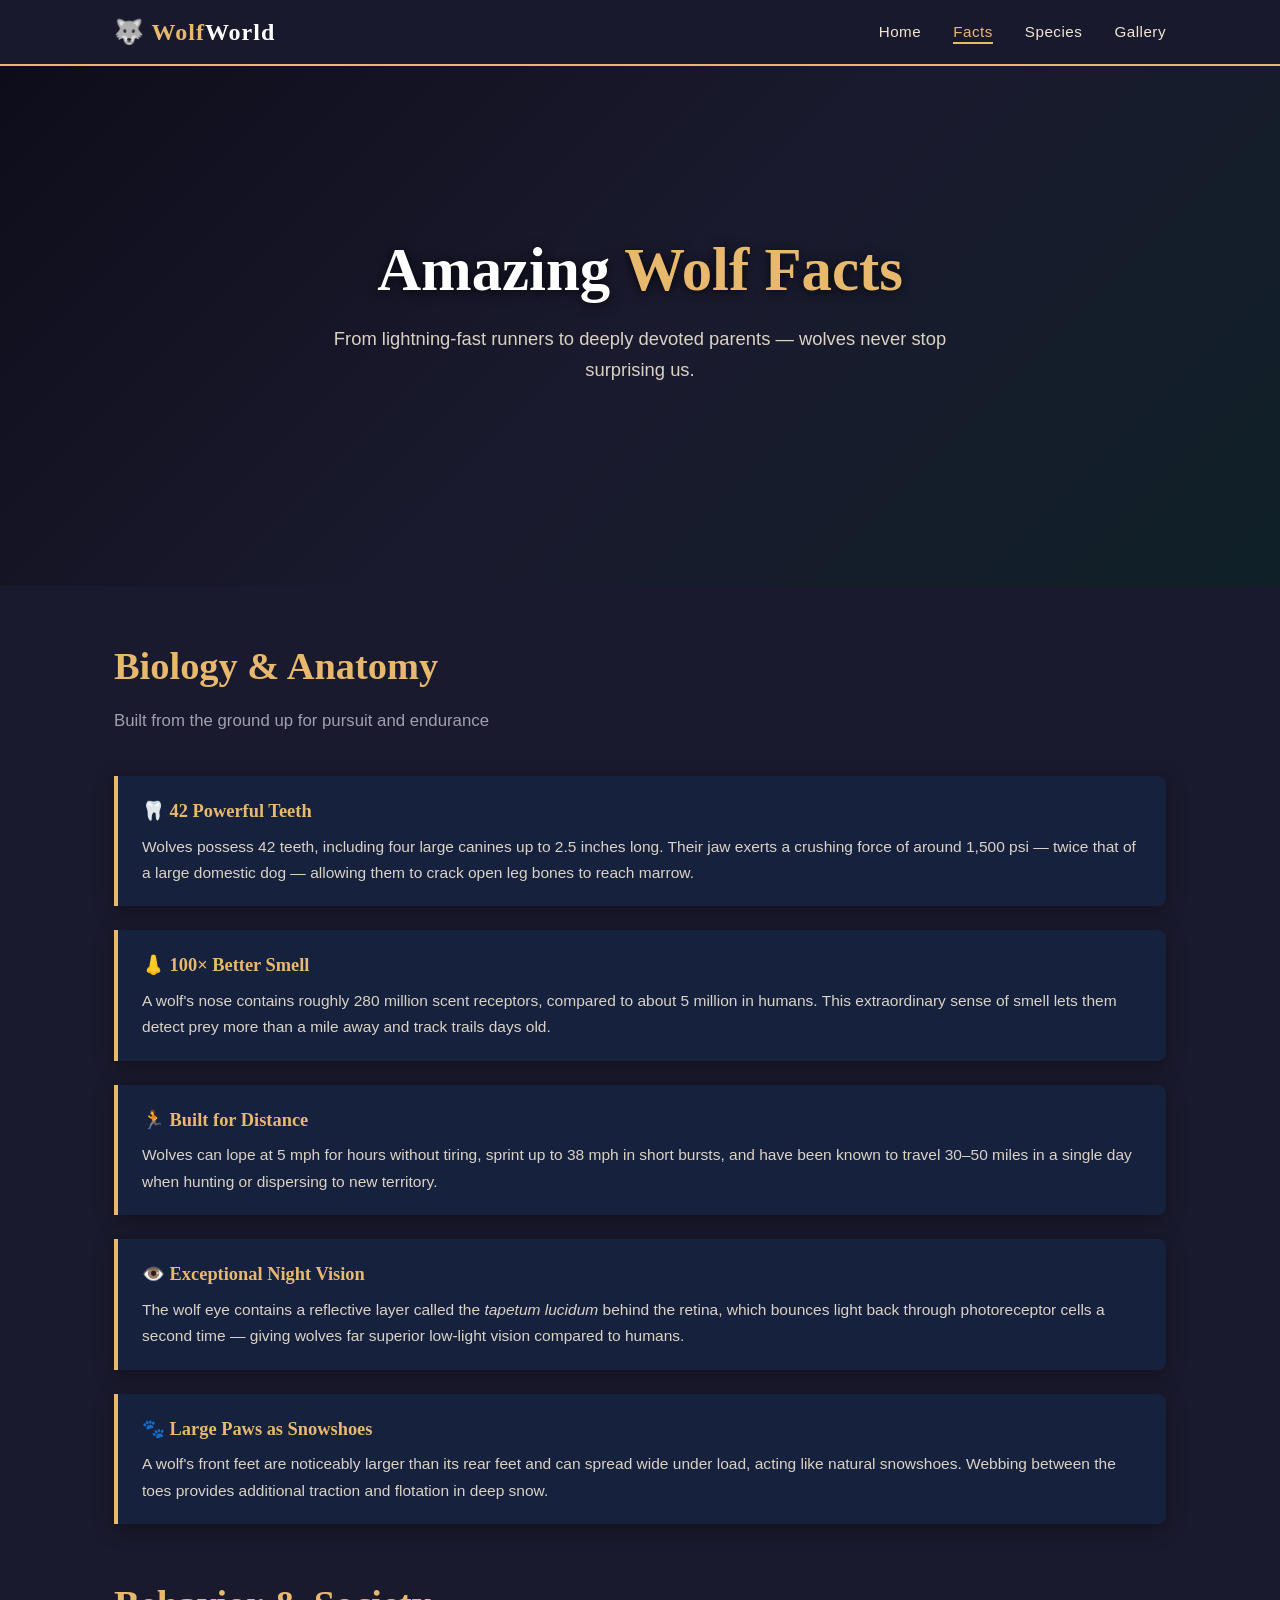
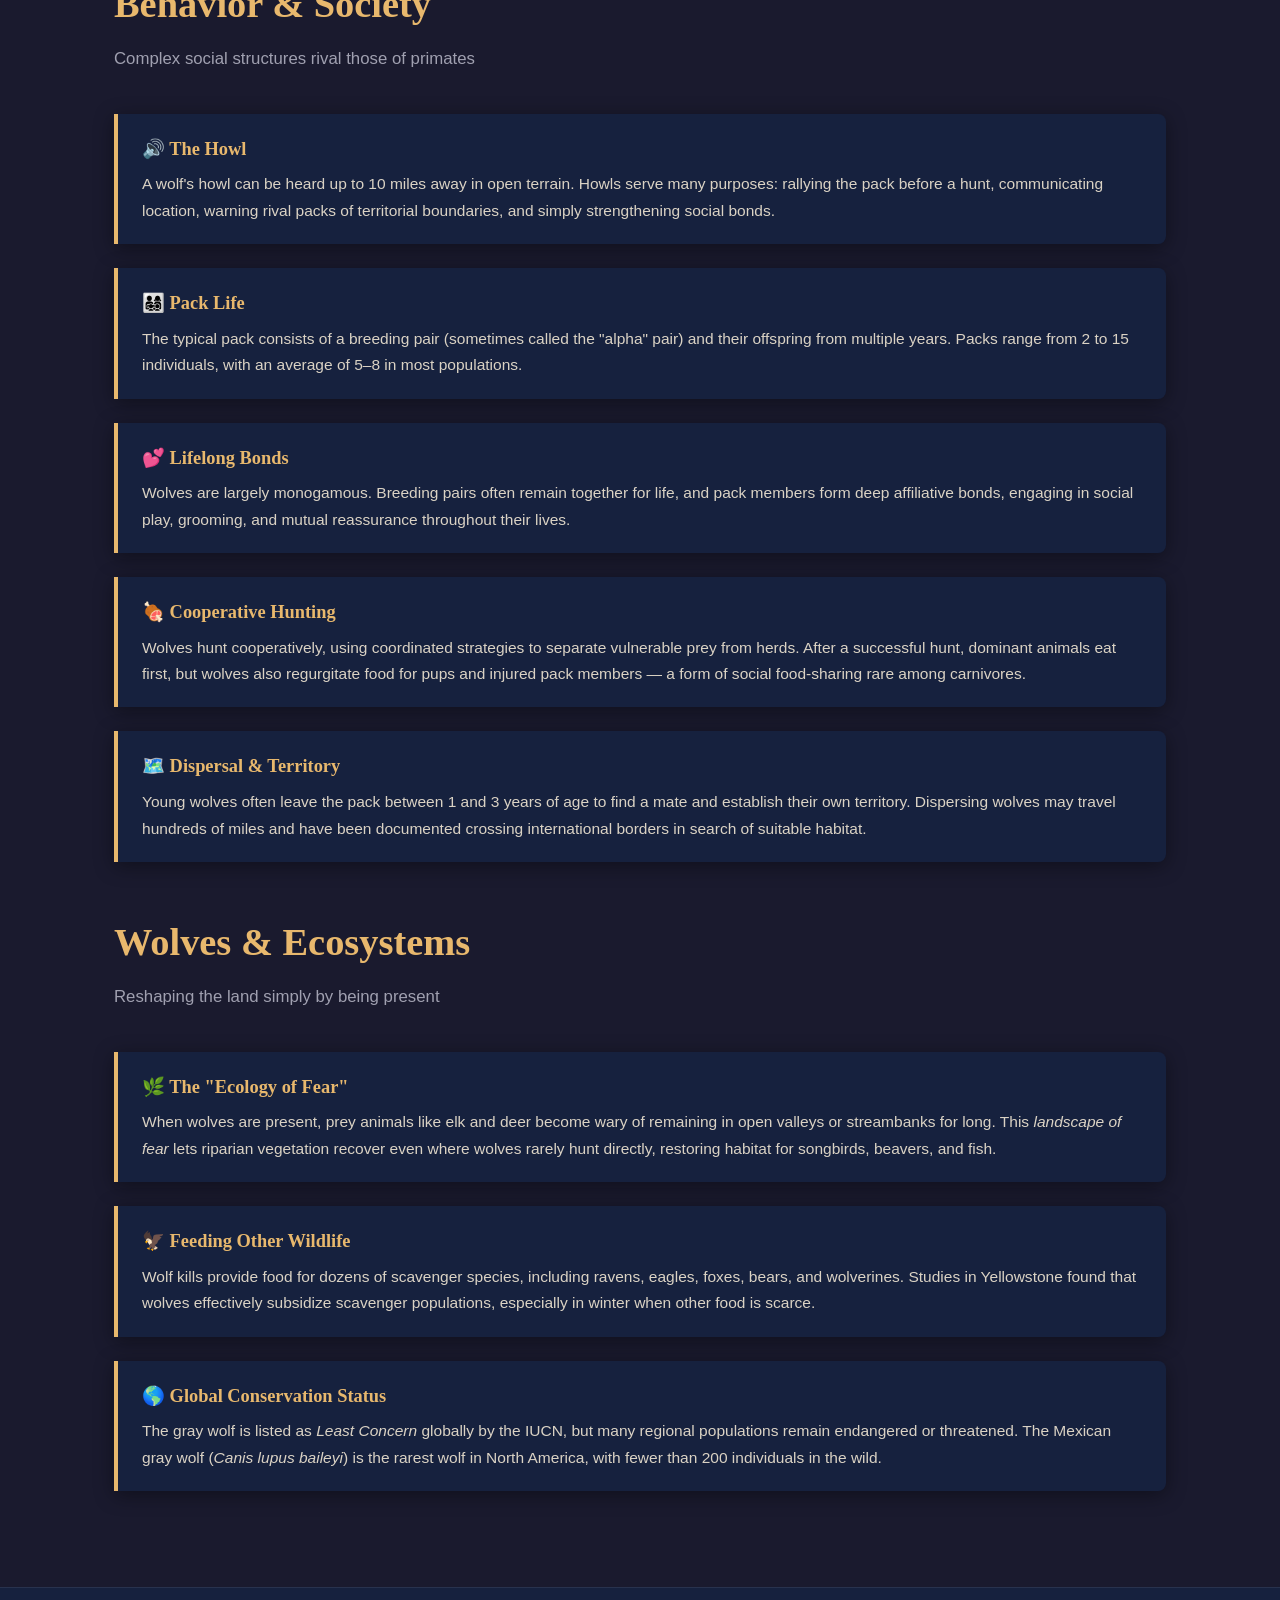
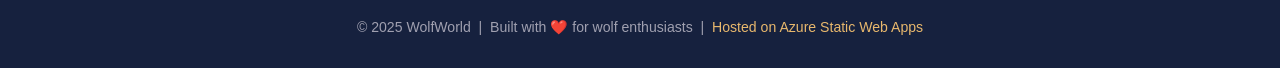
==== facts.html @ 888320d6 "Build wolf website with 4 pages, styles, and Azure Static Web App config Agent-Logs-Url: https://git" ====
<!DOCTYPE html>
<html lang="en">
<head>
  <meta charset="UTF-8" />
  <meta name="viewport" content="width=device-width, initial-scale=1.0" />
  <title>Wolf World — Facts</title>
  <link rel="stylesheet" href="styles.css" />
</head>
<body>

  <nav>
    <div class="nav-inner">
      <a href="index.html" class="nav-logo">🐺 Wolf<span>World</span></a>
      <ul class="nav-links">
        <li><a href="index.html">Home</a></li>
        <li><a href="facts.html" class="active">Facts</a></li>
        <li><a href="species.html">Species</a></li>
        <li><a href="gallery.html">Gallery</a></li>
      </ul>
    </div>
  </nav>

  <section class="hero">
    <div class="hero-bg" style="background-image: url('https://images.unsplash.com/photo-1611159063981-360a6a8b0b83?w=1400&auto=format&fit=crop');"></div>
    <div class="hero-content">
      <h1>Amazing <span>Wolf Facts</span></h1>
      <p>From lightning-fast runners to deeply devoted parents — wolves never stop surprising us.</p>
    </div>
  </section>

  <main>

    <h2 class="section-heading">Biology &amp; Anatomy</h2>
    <p class="section-subheading">Built from the ground up for pursuit and endurance</p>

    <div class="fact-list">
      <div class="fact-item">
        <h3>🦷 42 Powerful Teeth</h3>
        <p>Wolves possess 42 teeth, including four large canines up to 2.5 inches long. Their jaw exerts a crushing force of around 1,500 psi — twice that of a large domestic dog — allowing them to crack open leg bones to reach marrow.</p>
      </div>
      <div class="fact-item">
        <h3>👃 100× Better Smell</h3>
        <p>A wolf's nose contains roughly 280 million scent receptors, compared to about 5 million in humans. This extraordinary sense of smell lets them detect prey more than a mile away and track trails days old.</p>
      </div>
      <div class="fact-item">
        <h3>🏃 Built for Distance</h3>
        <p>Wolves can lope at 5 mph for hours without tiring, sprint up to 38 mph in short bursts, and have been known to travel 30–50 miles in a single day when hunting or dispersing to new territory.</p>
      </div>
      <div class="fact-item">
        <h3>👁️ Exceptional Night Vision</h3>
        <p>The wolf eye contains a reflective layer called the <em>tapetum lucidum</em> behind the retina, which bounces light back through photoreceptor cells a second time — giving wolves far superior low-light vision compared to humans.</p>
      </div>
      <div class="fact-item">
        <h3>🐾 Large Paws as Snowshoes</h3>
        <p>A wolf's front feet are noticeably larger than its rear feet and can spread wide under load, acting like natural snowshoes. Webbing between the toes provides additional traction and flotation in deep snow.</p>
      </div>
    </div>

    <h2 class="section-heading">Behavior &amp; Society</h2>
    <p class="section-subheading">Complex social structures rival those of primates</p>

    <div class="fact-list">
      <div class="fact-item">
        <h3>🔊 The Howl</h3>
        <p>A wolf's howl can be heard up to 10 miles away in open terrain. Howls serve many purposes: rallying the pack before a hunt, communicating location, warning rival packs of territorial boundaries, and simply strengthening social bonds.</p>
      </div>
      <div class="fact-item">
        <h3>👨‍👩‍👧‍👦 Pack Life</h3>
        <p>The typical pack consists of a breeding pair (sometimes called the "alpha" pair) and their offspring from multiple years. Packs range from 2 to 15 individuals, with an average of 5–8 in most populations.</p>
      </div>
      <div class="fact-item">
        <h3>💕 Lifelong Bonds</h3>
        <p>Wolves are largely monogamous. Breeding pairs often remain together for life, and pack members form deep affiliative bonds, engaging in social play, grooming, and mutual reassurance throughout their lives.</p>
      </div>
      <div class="fact-item">
        <h3>🍖 Cooperative Hunting</h3>
        <p>Wolves hunt cooperatively, using coordinated strategies to separate vulnerable prey from herds. After a successful hunt, dominant animals eat first, but wolves also regurgitate food for pups and injured pack members — a form of social food-sharing rare among carnivores.</p>
      </div>
      <div class="fact-item">
        <h3>🗺️ Dispersal &amp; Territory</h3>
        <p>Young wolves often leave the pack between 1 and 3 years of age to find a mate and establish their own territory. Dispersing wolves may travel hundreds of miles and have been documented crossing international borders in search of suitable habitat.</p>
      </div>
    </div>

    <h2 class="section-heading">Wolves &amp; Ecosystems</h2>
    <p class="section-subheading">Reshaping the land simply by being present</p>

    <div class="fact-list">
      <div class="fact-item">
        <h3>🌿 The "Ecology of Fear"</h3>
        <p>When wolves are present, prey animals like elk and deer become wary of remaining in open valleys or streambanks for long. This <em>landscape of fear</em> lets riparian vegetation recover even where wolves rarely hunt directly, restoring habitat for songbirds, beavers, and fish.</p>
      </div>
      <div class="fact-item">
        <h3>🦅 Feeding Other Wildlife</h3>
        <p>Wolf kills provide food for dozens of scavenger species, including ravens, eagles, foxes, bears, and wolverines. Studies in Yellowstone found that wolves effectively subsidize scavenger populations, especially in winter when other food is scarce.</p>
      </div>
      <div class="fact-item">
        <h3>🌎 Global Conservation Status</h3>
        <p>The gray wolf is listed as <em>Least Concern</em> globally by the IUCN, but many regional populations remain endangered or threatened. The Mexican gray wolf (<em>Canis lupus baileyi</em>) is the rarest wolf in North America, with fewer than 200 individuals in the wild.</p>
      </div>
    </div>

  </main>

  <footer>
    <p>© 2025 WolfWorld &nbsp;|&nbsp; Built with ❤️ for wolf enthusiasts &nbsp;|&nbsp;
      <a href="https://azure.microsoft.com/en-us/services/app-service/static/" target="_blank" rel="noopener">Hosted on Azure Static Web Apps</a>
    </p>
  </footer>

</body>
</html>
---- styles.css ----
/* Wolf App - Global Styles */

:root {
  --color-dark: #1a1a2e;
  --color-mid: #16213e;
  --color-accent: #e8b86d;
  --color-accent-hover: #f5c842;
  --color-light: #f0e6d3;
  --color-muted: #a0a0b0;
  --color-white: #ffffff;
  --font-heading: 'Georgia', serif;
  --font-body: 'Segoe UI', Tahoma, Geneva, Verdana, sans-serif;
  --max-width: 1100px;
  --border-radius: 8px;
  --shadow: 0 4px 20px rgba(0, 0, 0, 0.4);
}

* {
  box-sizing: border-box;
  margin: 0;
  padding: 0;
}

body {
  background-color: var(--color-dark);
  color: var(--color-light);
  font-family: var(--font-body);
  line-height: 1.7;
  min-height: 100vh;
  display: flex;
  flex-direction: column;
}

a {
  color: var(--color-accent);
  text-decoration: none;
  transition: color 0.2s;
}

a:hover {
  color: var(--color-accent-hover);
}

img {
  max-width: 100%;
  height: auto;
  display: block;
}

/* ── Navigation ── */

nav {
  background-color: rgba(26, 26, 46, 0.95);
  border-bottom: 2px solid var(--color-accent);
  position: sticky;
  top: 0;
  z-index: 100;
  backdrop-filter: blur(6px);
}

.nav-inner {
  max-width: var(--max-width);
  margin: 0 auto;
  padding: 0 1.5rem;
  display: flex;
  align-items: center;
  justify-content: space-between;
  height: 64px;
}

.nav-logo {
  font-family: var(--font-heading);
  font-size: 1.5rem;
  font-weight: bold;
  color: var(--color-accent);
  letter-spacing: 1px;
}

.nav-logo span {
  color: var(--color-white);
}

.nav-links {
  list-style: none;
  display: flex;
  gap: 2rem;
}

.nav-links a {
  color: var(--color-light);
  font-size: 0.95rem;
  font-weight: 500;
  letter-spacing: 0.5px;
  padding-bottom: 2px;
  border-bottom: 2px solid transparent;
  transition: color 0.2s, border-color 0.2s;
}

.nav-links a:hover,
.nav-links a.active {
  color: var(--color-accent);
  border-bottom-color: var(--color-accent);
}

/* ── Hero ── */

.hero {
  position: relative;
  min-height: 520px;
  display: flex;
  align-items: center;
  justify-content: center;
  text-align: center;
  overflow: hidden;
  background: linear-gradient(135deg, #0d0d1a 0%, #1a1a2e 50%, #0f2027 100%);
}

.hero-bg {
  position: absolute;
  inset: 0;
  background-size: cover;
  background-position: center;
  opacity: 0.35;
  filter: saturate(0.7);
}

.hero-content {
  position: relative;
  z-index: 1;
  padding: 3rem 1.5rem;
  max-width: 700px;
}

.hero h1 {
  font-family: var(--font-heading);
  font-size: clamp(2.2rem, 6vw, 3.8rem);
  color: var(--color-white);
  line-height: 1.2;
  margin-bottom: 1rem;
  text-shadow: 0 2px 12px rgba(0,0,0,0.8);
}

.hero h1 span {
  color: var(--color-accent);
}

.hero p {
  font-size: 1.15rem;
  color: var(--color-light);
  margin-bottom: 2rem;
  opacity: 0.9;
}

.btn {
  display: inline-block;
  background-color: var(--color-accent);
  color: var(--color-dark);
  padding: 0.75rem 2rem;
  border-radius: 50px;
  font-weight: 700;
  font-size: 1rem;
  letter-spacing: 0.5px;
  transition: background-color 0.2s, transform 0.1s;
}

.btn:hover {
  background-color: var(--color-accent-hover);
  color: var(--color-dark);
  transform: translateY(-2px);
}

/* ── Main content wrapper ── */

main {
  flex: 1;
  max-width: var(--max-width);
  margin: 0 auto;
  padding: 3rem 1.5rem;
  width: 100%;
}

/* ── Section headings ── */

.section-heading {
  font-family: var(--font-heading);
  font-size: clamp(1.6rem, 4vw, 2.4rem);
  color: var(--color-accent);
  margin-bottom: 0.5rem;
}

.section-subheading {
  color: var(--color-muted);
  margin-bottom: 2.5rem;
  font-size: 1.05rem;
}

/* ── Cards ── */

.card-grid {
  display: grid;
  grid-template-columns: repeat(auto-fill, minmax(280px, 1fr));
  gap: 1.75rem;
  margin-bottom: 3rem;
}

.card {
  background-color: var(--color-mid);
  border-radius: var(--border-radius);
  overflow: hidden;
  box-shadow: var(--shadow);
  transition: transform 0.2s, box-shadow 0.2s;
}

.card:hover {
  transform: translateY(-4px);
  box-shadow: 0 8px 30px rgba(0, 0, 0, 0.5);
}

.card img {
  width: 100%;
  height: 200px;
  object-fit: cover;
}

.card-body {
  padding: 1.25rem 1.5rem 1.5rem;
}

.card-body h3 {
  font-family: var(--font-heading);
  font-size: 1.25rem;
  color: var(--color-accent);
  margin-bottom: 0.5rem;
}

.card-body p {
  font-size: 0.95rem;
  color: var(--color-light);
  opacity: 0.9;
}

/* ── Fact items ── */

.fact-list {
  display: flex;
  flex-direction: column;
  gap: 1.5rem;
  margin-bottom: 3rem;
}

.fact-item {
  background-color: var(--color-mid);
  border-left: 4px solid var(--color-accent);
  border-radius: 0 var(--border-radius) var(--border-radius) 0;
  padding: 1.25rem 1.5rem;
  box-shadow: var(--shadow);
}

.fact-item h3 {
  font-family: var(--font-heading);
  color: var(--color-accent);
  font-size: 1.15rem;
  margin-bottom: 0.4rem;
}

.fact-item p {
  font-size: 0.97rem;
  opacity: 0.9;
}

/* ── Stat boxes ── */

.stat-grid {
  display: grid;
  grid-template-columns: repeat(auto-fill, minmax(180px, 1fr));
  gap: 1.25rem;
  margin-bottom: 3rem;
}

.stat-box {
  background-color: var(--color-mid);
  border-radius: var(--border-radius);
  padding: 1.5rem 1rem;
  text-align: center;
  box-shadow: var(--shadow);
}

.stat-box .stat-value {
  font-family: var(--font-heading);
  font-size: 2rem;
  color: var(--color-accent);
  display: block;
  margin-bottom: 0.25rem;
}

.stat-box .stat-label {
  font-size: 0.85rem;
  color: var(--color-muted);
  text-transform: uppercase;
  letter-spacing: 0.5px;
}

/* ── Gallery ── */

.gallery-grid {
  display: grid;
  grid-template-columns: repeat(auto-fill, minmax(300px, 1fr));
  gap: 1rem;
  margin-bottom: 3rem;
}

.gallery-item {
  position: relative;
  border-radius: var(--border-radius);
  overflow: hidden;
  box-shadow: var(--shadow);
  aspect-ratio: 4/3;
  cursor: pointer;
}

.gallery-item img {
  width: 100%;
  height: 100%;
  object-fit: cover;
  transition: transform 0.35s, opacity 0.35s;
}

.gallery-item:hover img {
  transform: scale(1.06);
  opacity: 0.85;
}

.gallery-caption {
  position: absolute;
  bottom: 0;
  left: 0;
  right: 0;
  background: linear-gradient(transparent, rgba(0,0,0,0.75));
  color: var(--color-white);
  padding: 2rem 1rem 0.75rem;
  font-size: 0.9rem;
  opacity: 0;
  transition: opacity 0.3s;
}

.gallery-item:hover .gallery-caption {
  opacity: 1;
}

/* ── Species table ── */

.species-table {
  width: 100%;
  border-collapse: collapse;
  margin-bottom: 3rem;
  font-size: 0.95rem;
}

.species-table th {
  background-color: var(--color-accent);
  color: var(--color-dark);
  padding: 0.9rem 1.25rem;
  text-align: left;
  font-weight: 700;
}

.species-table td {
  padding: 0.85rem 1.25rem;
  border-bottom: 1px solid rgba(255, 255, 255, 0.08);
}

.species-table tr:nth-child(even) td {
  background-color: rgba(255, 255, 255, 0.04);
}

.species-table tr:hover td {
  background-color: rgba(232, 184, 109, 0.08);
}

/* ── Full-width image banner ── */

.img-banner {
  width: 100%;
  max-height: 360px;
  object-fit: cover;
  border-radius: var(--border-radius);
  margin-bottom: 2.5rem;
  box-shadow: var(--shadow);
  opacity: 0.85;
}

/* ── Footer ── */

footer {
  background-color: var(--color-mid);
  border-top: 1px solid rgba(255, 255, 255, 0.08);
  text-align: center;
  padding: 1.75rem 1.5rem;
  color: var(--color-muted);
  font-size: 0.88rem;
}

footer a {
  color: var(--color-accent);
}

/* ── Responsive ── */

@media (max-width: 640px) {
  .nav-links {
    gap: 1.2rem;
  }

  .nav-links a {
    font-size: 0.85rem;
  }

  .hero {
    min-height: 380px;
  }

  main {
    padding: 2rem 1rem;
  }
}
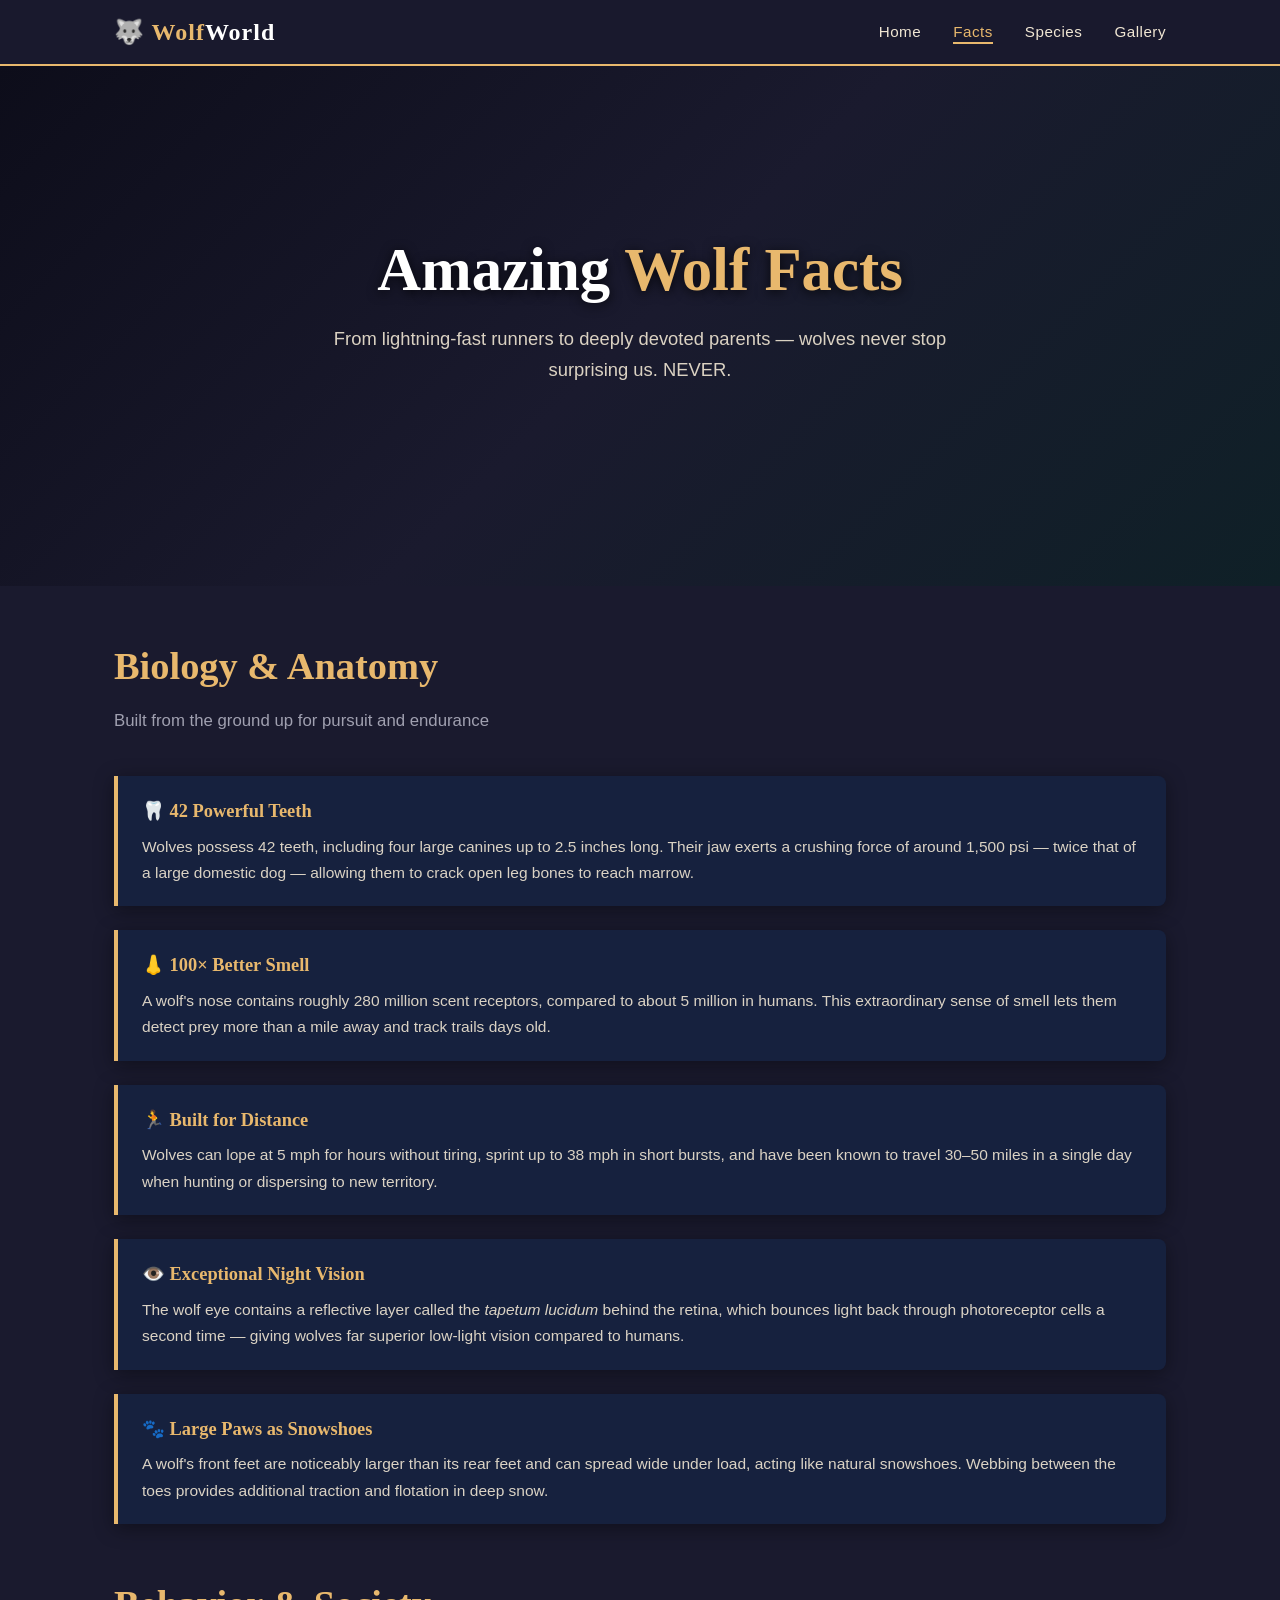
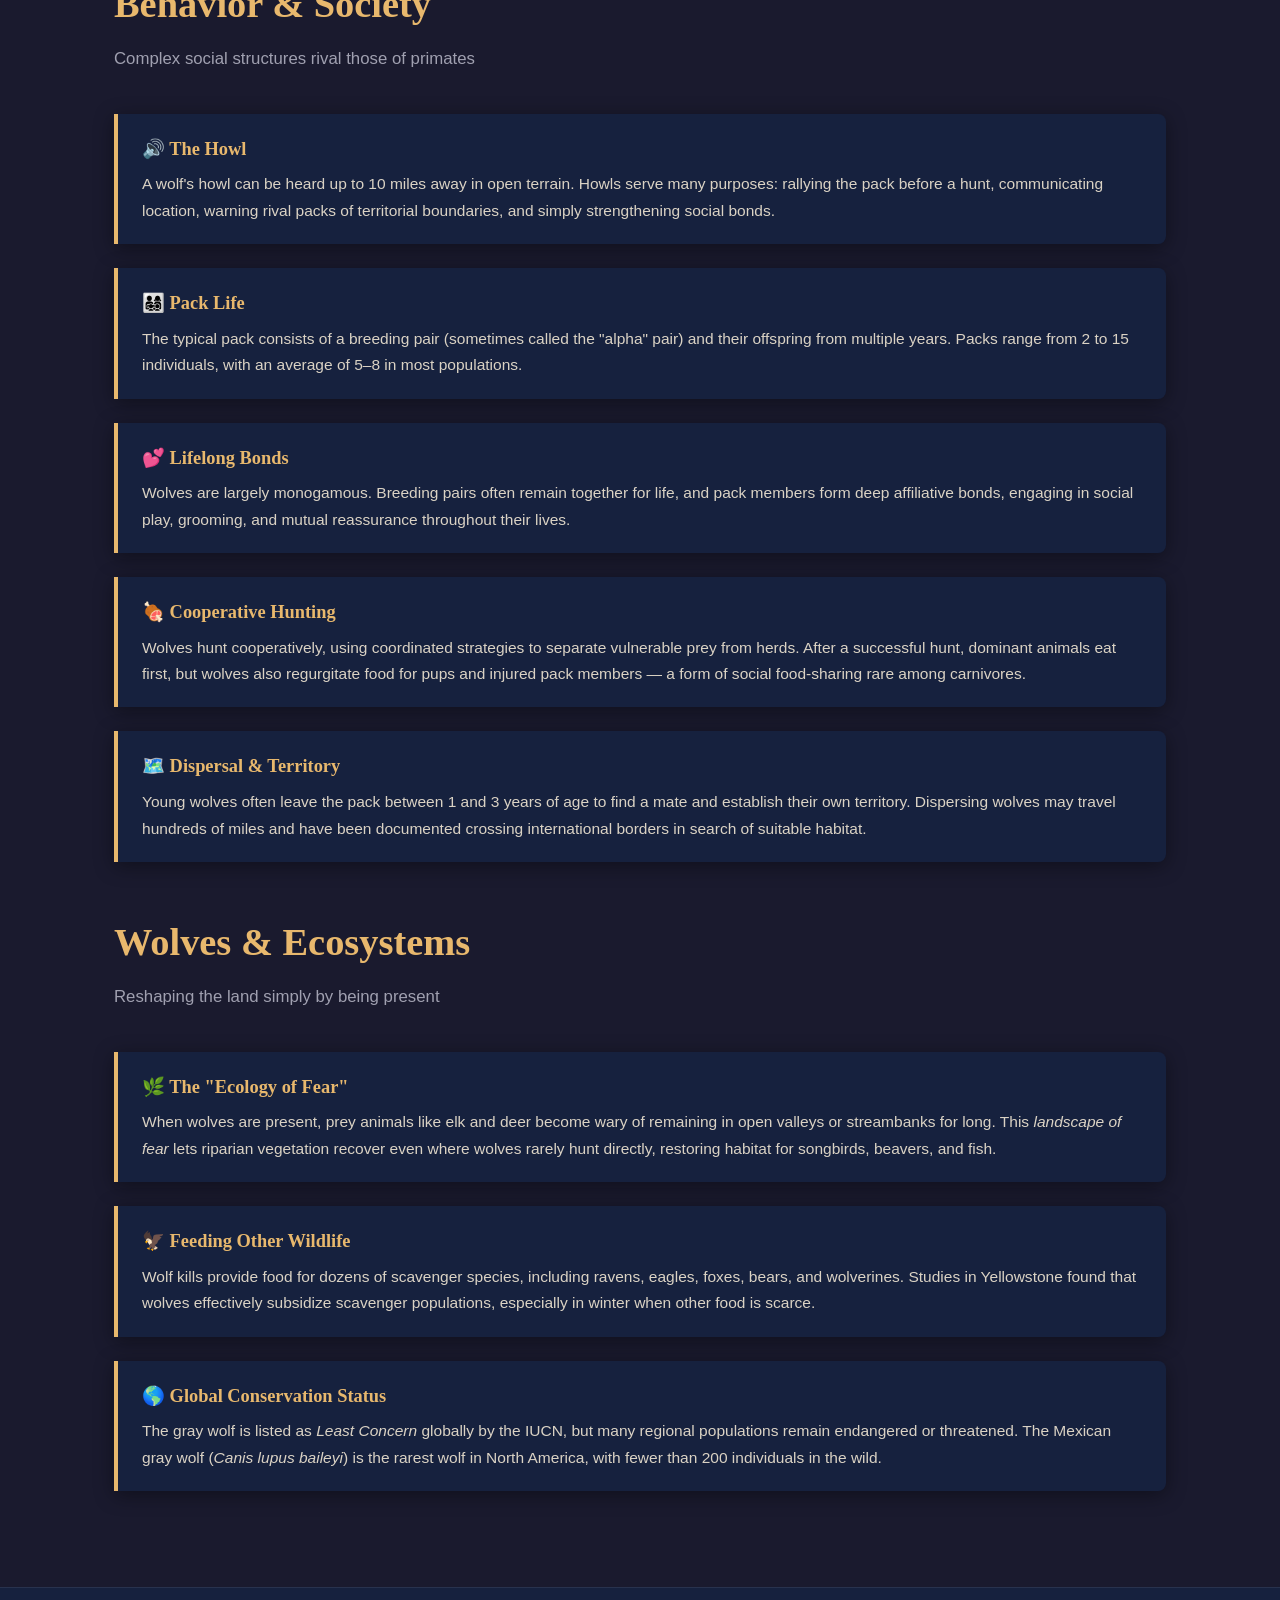
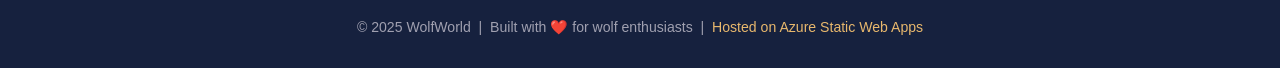
==== commit df7ce39b: "Emphasize wolf facts with 'NEVER' in paragraph" ====
--- a/facts.html
+++ b/facts.html
@@ -24,7 +24,7 @@
     <div class="hero-bg" style="background-image: url('https://images.unsplash.com/photo-1611159063981-360a6a8b0b83?w=1400&auto=format&fit=crop');"></div>
     <div class="hero-content">
       <h1>Amazing <span>Wolf Facts</span></h1>
-      <p>From lightning-fast runners to deeply devoted parents — wolves never stop surprising us.</p>
+      <p>From lightning-fast runners to deeply devoted parents — wolves never stop surprising us. NEVER.</p>
     </div>
   </section>
 
